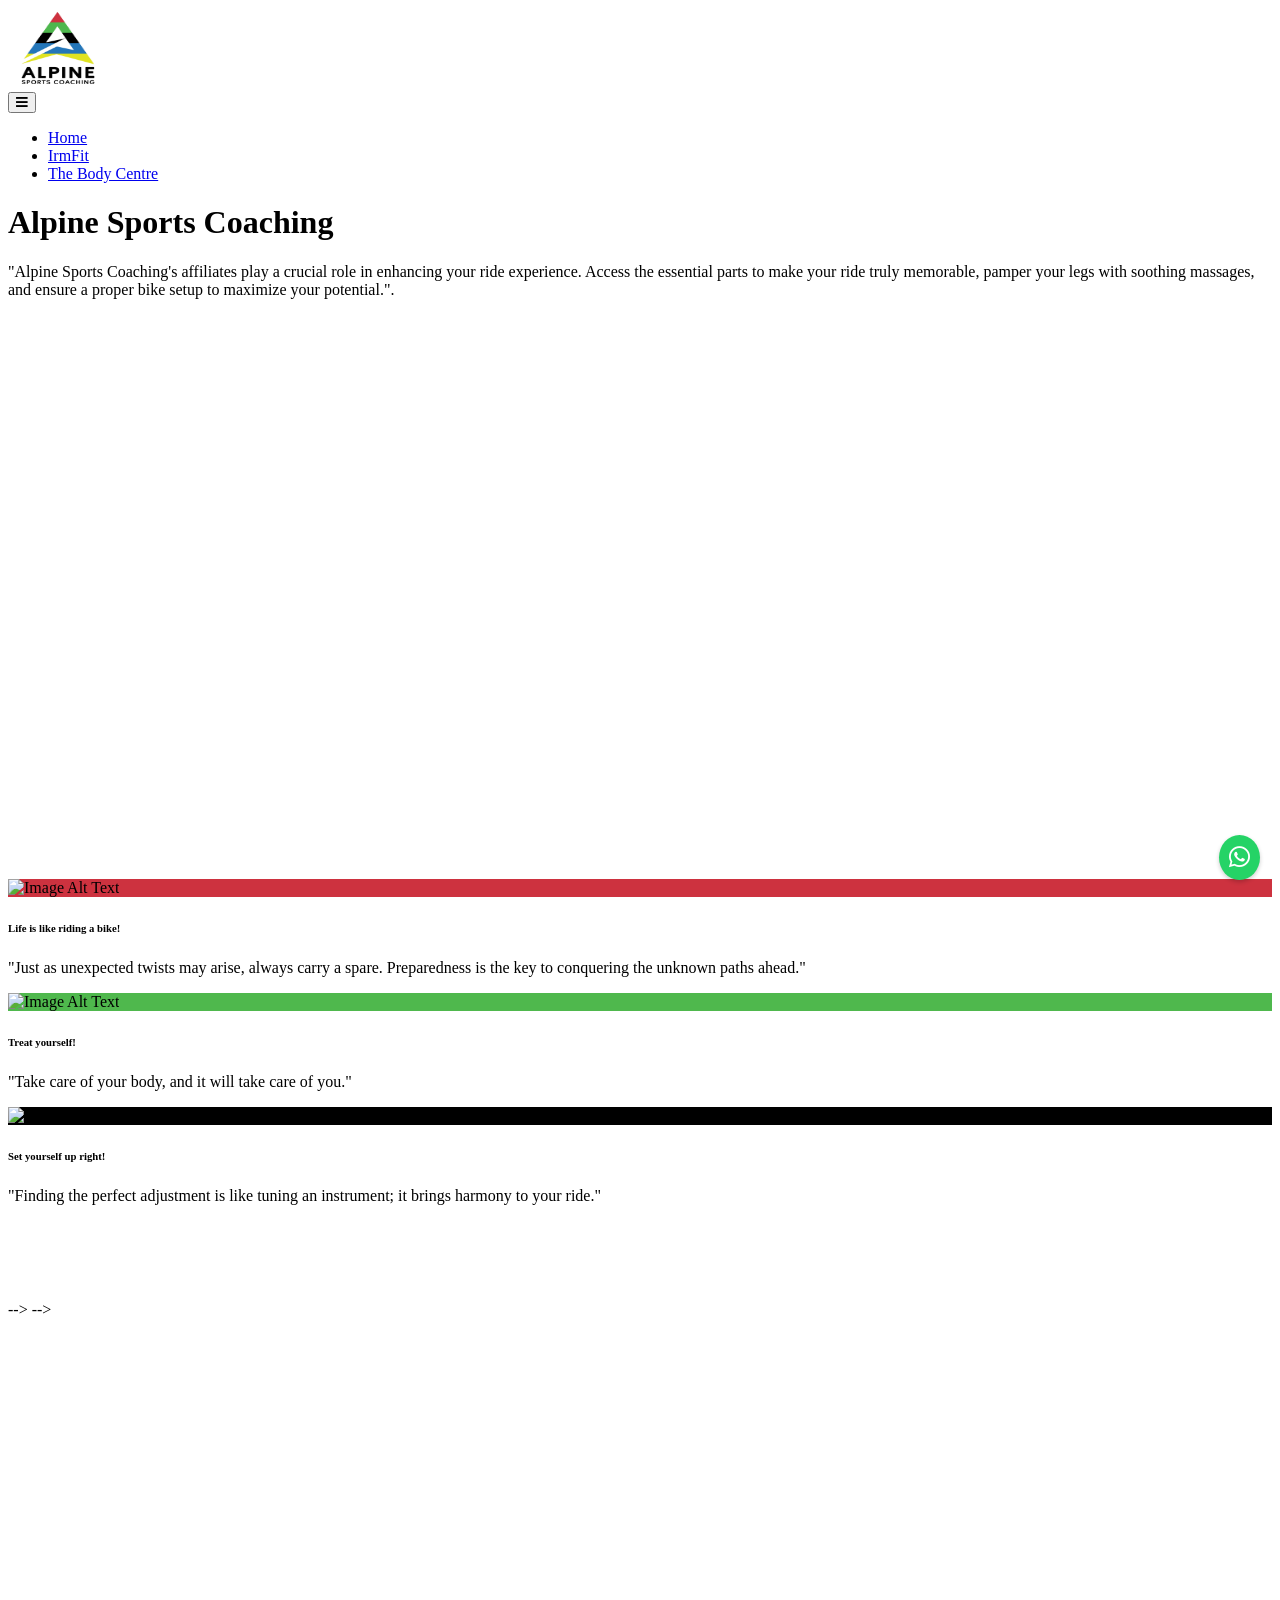
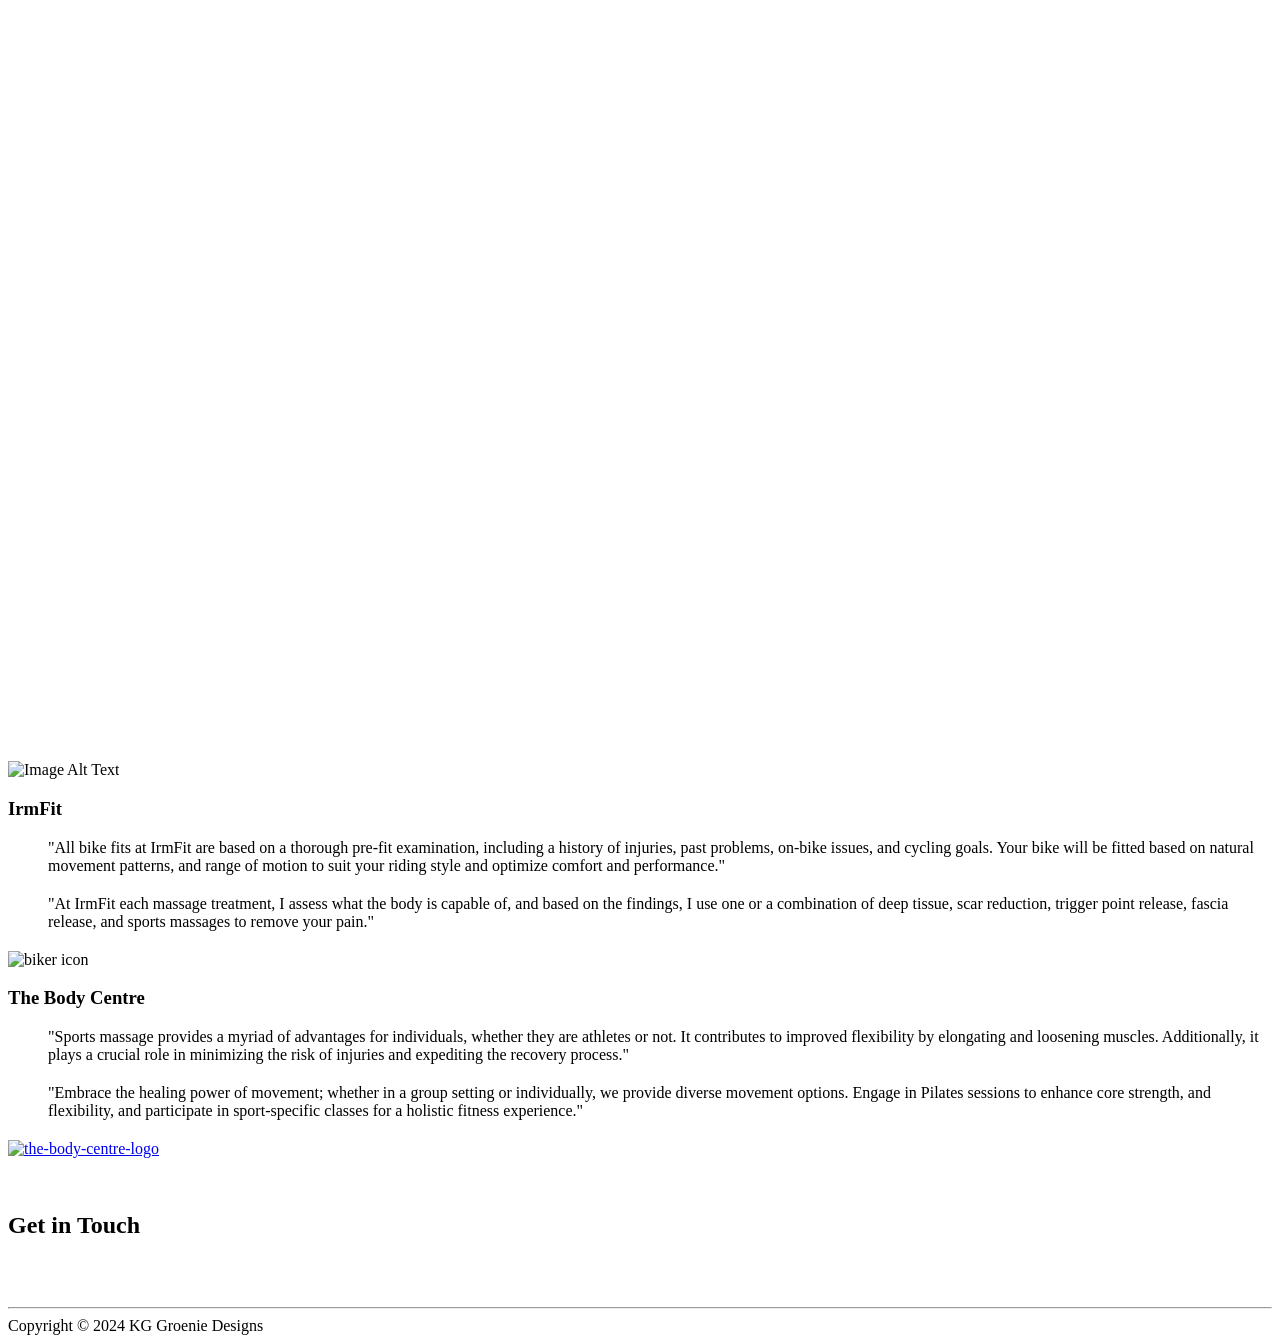
==== partners.html @ 4eb3529a "Add files via upload" ====
<!DOCTYPE html>
<html>

<head>
  <meta charset="utf-8" />
  <meta name="viewport" content="width=device-width, initial-scale=1" />
  <meta name="theme-color" content="#000000" />
  <title>Alpine Sports Coaching</title>
  <link rel="stylesheet" type="text/css" href="style.css">

  <!-- Google Analytics -->
  <script async src="https://www.googletagmanager.com/gtag/js?id=G-VHZ74233YG"></script>
  <script>
    window.dataLayer = window.dataLayer || [];
    function gtag(){dataLayer.push(arguments);}
    gtag('js', new Date());
    gtag('config', 'G-VHZ74233YG');
  </script>

  <!-- Favicon -->
  <link rel="icon" type="image/png" href="alpinelogo.png">
  <!-- Font Awesome -->
  <link rel="stylesheet" href="https://cdnjs.cloudflare.com/ajax/libs/font-awesome/5.10.2/css/all.min.css" />
  <!-- AOS CSS -->
  <link href="https://unpkg.com/aos@2.3.1/dist/aos.css" rel="stylesheet">
  <!-- Tailwind Library -->
  <link rel="stylesheet"
    href="https://cdn.jsdelivr.net/gh/creativetimofficial/tailwind-starter-kit/compiled-tailwind.min.css" />
</head>

<div class="whatsapp-widget">
  <a href="https://api.whatsapp.com/send?phone=27826155111" target="_blank" rel="noopener noreferrer">
    <i class="fab fa-whatsapp"></i>
  </a>
</div>
<div></div>

<body class="text-gray-800 antialiased">
  <!-- Navigation -->
  <nav class="top-0 absolute z-50 w-full flex flex-wrap items-center justify-between px-2 py-3 navbar-expand-lg">
    <div class="container px-4 mx-auto flex flex-wrap items-center justify-between">
      <!-- Nav Left Side -->
      <div class="w-full relative flex justify-between lg:w-auto lg:static lg:block lg:justify-start">
        <!-- Replace "Jacinto Design" with an image -->
        <a href="https://www.alpinesportscoaching.com">
          <img src="alpine.png" alt="Your Logo" class="navbar-logo" width="100" height="80">
        </a>
        <!-- Hamburger Menu (Mobile) -->
        <button
          class="cursor-pointer text-xl leading-none px-3 py-1 border border-solid border-transparent rounded bg-transparent block lg:hidden outline-none focus:outline-none"
          type="button" onclick="toggleNavbar('example-collapse-navbar')">
          <!-- Icon -->
          <i class="text-white fas fa-bars"></i>
        </button>
      </div>
      <!-- Nav Flex Row -->
      <div class="lg:flex flex-grow items-center bg-white lg:bg-transparent lg:shadow-none hidden"
        id="example-collapse-navbar">
        <!-- Nav Right Side -->
        <ul class="flex flex-col lg:flex-row list-none lg:ml-auto">
          <!-- Replace social media icons with text links -->
          <li class="flex items-center">
            <a class="lg:text-white lg:hover:text-gray-300 text-gray-800 px-3 py-4 lg:py-2 flex items-center text-xs uppercase font-bold"
              href="https://www.alpinesportscoaching.com" target="_blank">
              Home
            </a>
          </li>
<!-- 
         <li class="flex items-center">
            <a class="lg:text-white lg:hover:text-gray-300 text-gray-800 px-3 py-4 lg:py-2 flex items-center text-xs uppercase font-bold"
              href="#cycling-stuff-section">
              Cycling Stuff
            </a>
          </li> --> 
          <li class="flex items-center">
            <a class="lg:text-white lg:hover:text-gray-300 text-gray-800 px-3 py-4 lg:py-2 flex items-center text-xs uppercase font-bold"
              href="#irmfit-section">
              IrmFit
            </a>
          </li>
          <li class="flex items-center">
            <a class="lg:text-white lg:hover:text-gray-300 text-gray-800 px-3 py-4 lg:py-2 flex items-center text-xs uppercase font-bold"
              href="#body-centre-section">
              The Body Centre
            </a>
          </li>
        </ul>
      </div>

    </div>
  </nav>
  <!-- End of Navigation -->


  </ul>
  </div>
  </div>
  </nav>
  <!-- End of Navigation -->
  <!-- Splash Page -->
  <main>
    <div class="relative pt-16 pb-32 flex content-center items-center justify-center" style="min-height: 75vh;">
      <!-- Background Image -->
    <div class="absolute top-0 w-full h-full bg-center bg-cover"
      style="background: url('https://images.unsplash.com/photo-1594151549300-c5c65b7dbfa0?q=80&w=2069&auto=format&fit=crop&ixlib=rb-4.0.3&ixid=M3wxMjA3fDB8MHxwaG90by1wYWdlfHx8fGVufDB8fHx8fA%3D%3D')">
    
      <!-- Overlay -->
      <span id="blackOverlay" class="w-full h-full absolute opacity-75 bg-black"></span>
    
      <!-- Your content goes here -->
    
    </div>

      <div class="container relative mx-auto">
        <div class="items-center flex flex-wrap">
          <div class="w-full lg:w-6/12 px-4 ml-auto mr-auto text-center">
            <div class="pr-12">
              <h1 class="text-white font-semibold text-5xl custom-heading" data-aos="fade-up">
                Alpine Sports Coaching
              </h1>
              <p class="mt-4 text-lg text-gray-300 custom-paragraph" data-aos="fade-right" data-aos-delay="1000">
                "Alpine Sports Coaching's affiliates play a crucial role in enhancing your ride experience. Access the essential parts
                to make your ride truly memorable, pamper your legs with soothing massages, and ensure a proper bike setup to maximize
                your potential.".
              </p>
            </div>
          </div>
        </div>
      </div>



      <!-- Making Polygon Shape in Background -->
      
        </svg>
      </div>
    </div>
    <!-- End of Splash Page -->

    <!-- Services Section -->
    <section class="pb-20 bg-white-300 -mt-24">
      <!-- 3 Card Section -->
      <div class="container mx-auto px-4">
        <div class="flex flex-wrap -mx-4">
          <!-- Card -->
          <div class="w-full md:w-4/12 px-4 text-center mb-8 md:mb-0" data-aos="fade-up" data-aos-delay="1200">
            <div class="relative flex flex-col min-w-0 break-words bg-white w-full shadow-lg rounded-lg">
              <div class="px-4 py-5 flex-auto">
                <div
                  class="text-white p-3 text-center inline-flex items-center justify-center w-12 h-12 mb-5 shadow-lg rounded-full"
                  style="background-color: #CD323F;">
                  <!-- Icon -->
                  <img src="bikered.png" alt="Image Alt Text" class="your-image-class">
                </div>
                <!-- Text Box -->
                <h6 class="text-xl font-semibold">Life is like riding a bike!</h6>
                <p class="mt-2 mb-4 text-gray-600">
                  "Just as unexpected twists may arise, always carry a spare. Preparedness is the key to conquering the unknown paths
                  ahead."
                </p>
              </div>
            </div>
          </div>

          <!-- Card with Sign-Up Button -->
          <div class="w-full md:w-4/12 px-4 text-center mb-8 md:mb-0">
            <div class="relative flex flex-col min-w-0 break-words bg-white w-full shadow-lg rounded-lg">
              <div class="px-4 py-5 flex-auto">
                <div
                  class="text-white p-3 text-center inline-flex items-center justify-center w-12 h-12 mb-5 shadow-lg rounded-full"
                  style="background-color: #4FB84D;">
                  <!-- Icon -->
                  <img src="bikergreen.png" alt="Image Alt Text" class="your-image-class">
                </div>
                <!-- Text Box -->
                <h6 class="text-xl font-semibold">Treat yourself!</h6>
                <p class="mt-2 mb-4 text-gray-600">
                  "Take care of your body, and it will take care of you."
                </p>
                <!-- Sign-Up Button with Custom Class-->
               
              </div>
            </div>
          </div>

      <!-- Card -->
          <div class="w-full md:w-4/12 px-4 text-center mb-8 md:mb-0" data-aos="fade-left" data-aos-delay="1600">
            <div class="relative flex flex-col min-w-0 break-words bg-white w-full shadow-lg rounded-lg">
              <div class="px-4 py-5 flex-auto">
                <div
                  class="text-white p-3 text-center inline-flex items-center justify-center w-12 h-12 mb-5 shadow-lg rounded-full"
                  style="background-color: #000;">
                  <!-- Icon -->
                  <img src="bikerblack.png" alt="Image Alt Text" class="your-image-class">
                </div>
                <!-- Text Box -->
                <h6 class="text-xl font-semibold">Set yourself up right!</h6>
                <p class="mt-2 mb-4 text-gray-600">
                  "Finding the perfect adjustment is like tuning an instrument; it brings harmony to your ride."
                </p>
              </div>
            </div>
          </div>
        </div>
      </div>
    </section>
    <!-- Text Box and Card Container -->
<!--     <div class="flex flex-wrap items-center mt-32">
      <!-- Text Box Container -->
<!--       <div class="w-full md:w-5/12 px-4 mr-auto ml-auto" data-aos="zoom-in-right"> --> -->
        <!-- Text Box -->
<!--         <div
          class="text-gray-600 p-3 text-center inline-flex items-center justify-center w-16 h-16 mb-6 shadow-lg rounded-full"
          style="background-color: #ffff">
          <img src="bikered.png" alt="Image Alt Text">
        </div>
      <div id="cycling-stuff-section" class="cycling-stuff-section"></div>

        <h3 class="text-3xl mb-2 font-semibold leading-normal">
         Get all your cycling stuff.
        </h3>
        <ul class="custom-bullet-list">
          <li>"Explore a comprehensive collection of biking accessories to enhance your cycling experience. From high-performance gear
          to stylish apparel, we've curated a selection that caters to every cyclist's needs. Elevate your ride with top-quality
          accessories that prioritize comfort, safety, and style. Browse through our range and gear up for your next cycling
          adventure with confidence."</li>
          <li>"Discover the perfect biking components tailored to your needs. Locate the essential parts to optimize your cycling
          experience and keep your ride in top condition. Find precisely what you're looking for to enhance performance, comfort,
          and overall enjoyment on the road or trail."</li>
          <li>"Explore a curated collection of cycling apparel, including socks, leg warmers, and top-quality helmets. Elevate your
          riding experience with comfortable and stylish clothing, protect your feet with high-performance socks, keep warm with
          leg warmers, and ensure safety with our range of quality helmets. Find the perfect gear to enhance both your comfort and
          safety on every cycling adventure."</li>
        
          <a href="https://www.cyclingstuff.co.za/" target="_blank">
            <img src="cs.png" alt="Cycling Stuff Logo" >
          </a>
        
         
        </ul> -->


<!--         </p> --> -->
        <a href="https://www.creative-tim.com/framework/tailwind-starter-kit" class="font-bold text-gray-800 mt-8"></a>

        </a>
      </div>

<!-- Image Cap & Text Card -->
<!-- <div class="w-full md:w-4/12 px-4 mr-auto ml-auto" data-aos="flip-left" data-aos-delay="1000"> -->
  <!-- Image from Unsplash (resized to 70%) with rounded edges -->
<!--   <img
    src="https://images.unsplash.com/photo-1659542690001-b4ad7dff7389?q=80&w=2127&auto=format&fit=crop&ixlib=rb-4.0.3&ixid=M3wxMjA3fDB8MHxwaG90by1wYWdlfHx8fGVufDB8fHx8fA%3D%3D"
     alt="Image Alt Text" class="w-full md:w-66 md:max-w-full align-middle rounded-t-lg" style="border-radius: 15px;">
  -->
  <!-- Caption or Address -->
  
    <!-- Additional content goes here -->
<!--   </blockquote>
</div> -->


    </div>
    </div>
    </section>
    <!-- About Section -->
    <section class="relative py-20">
      <!-- Making Polygon Shape in Background -->
      <div class="bottom-auto top-0 left-0 right-0 w-full absolute pointer-events-none overflow-hidden -mt-20"
        style="height: 80px; transform: translateZ(0);">
        <svg class="absolute bottom-0 overflow-hidden" xmlns="http://www.w3.org/2000/svg" preserveAspectRatio="none"
          version="1.1" viewBox="0 0 2560 100" x="0" y="0">

        </svg>
      </div>

      <!-- Section Container -->
      <div class="container mx-auto px-4 ">
        <div class="items-center flex flex-wrap">
          <!-- Image Div -->
          <div class="w-full md:w-4/12 px-4 mr-auto ml-auto" data-aos="flip-left" data-aos-delay="1000">
            <div class="relative flex flex-col min-w-0 break-words bg-white w-full mb-6 shadow-lg rounded-lg"
              style="background-color: #ffff;">
              <!-- Image with link -->
              <a href="https://irmfit.co.za/" target="_blank">
                <img alt="IrmFit" src="irmfit.jpeg" class="your-image-class" style="border-radius: 0.5rem"; alt="IrmFit-logo">
              </a>
            </div>
          </div>
      
          <div class="w-full md:w-5/12 ml-auto mr-auto px-4" data-aos="zoom-in-left">
            <div class="md:pr-12">
              <div
                class="text-gray-600 p-3 text-center inline-flex items-center justify-center w-16 h-16 mb-6 shadow-lg rounded-full"
                style="background-color: #0000">
                <img src="bikerblack.png" alt="Image Alt Text">
              </div>
              <!-- Text Box -->
              <div>
                <div>
                  <!-- Inside the section where you have content for IrmFit -->
                  <div id="irmfit-section" class="irmfit-section"></div>

                  <h3 class="text-3xl font-semibold">IrmFit</h3>
                  <p class="mt-4 text-lg leading-relaxed text-gray-600"></p>
                  <ul class="custom-bullet-list">
                    <li>"All bike fits at IrmFit are based on a thorough pre-fit examination, including a history of injuries,
                      past problems, on-bike issues, and cycling goals. Your bike will be fitted based on natural movement
                      patterns, and range of motion to suit your riding style and optimize comfort and performance."</li>
                    <li>"At IrmFit each massage treatment, I assess what the body is capable of, and based on the findings, I
                      use one or a combination of deep tissue, scar reduction, trigger point release, fascia release, and
                      sports massages to remove your pain."</li>
                  </ul>
                </div>
              </div>
            </div>
          </div>
        </div>
    <!-- New Section Container -->
    <div class="container mx-auto px-4 mt-32">
      <div class="items-center flex flex-wrap">
        <!-- Text Div -->
        <div class="w-full md:w-5/12 ml-auto mr-auto px-4" data-aos="zoom-in-left">
          <div class="md:pr-12">
            <!-- Text Box -->
            <div
              class="text-gray-600 p-3 text-center inline-flex items-center justify-center w-16 h-16 mb-6 shadow-lg rounded-full"
              style="background-color: #0000">
              <img src="bikerblue.png" alt="biker icon">
            </div>
            <div>
              <!-- Inside the section where you have content for The Body Centre -->
              <div id="body-centre-section" class="body-centre-section"></div>

              <h3 class="text-3xl mb-2 font-semibold leading-normal">
                The Body Centre
              </h3>
              <ul class="custom-bullet-list">
                <li>"Sports massage provides a myriad of advantages for individuals, whether they are athletes or not. It
                  contributes to improved flexibility by elongating and loosening muscles. Additionally, it plays a crucial
                  role in minimizing the risk of injuries and expediting the recovery process."</li>
                <li>"Embrace the healing power of movement; whether in a group setting or individually, we provide diverse
                  movement options. Engage in Pilates sessions to enhance core strength, and flexibility, and participate in
                  sport-specific classes for a holistic fitness experience."</li>
                <a href="https://thebodycentre.co.za/" target="_blank">
                    <img src="bc.png" alt="the-body-centre-logo">
                  </a>
              </ul>
            </div>
          </div>
        </div>
    
        <!-- Image Div -->
        <div class="w-full md:w-4/12 px-4 mr-auto ml-auto" data-aos="flip-left" data-aos-delay="1000">
          <div class="relative flex flex-col min-w-0 break-words bg-white w-full mb-6 shadow-lg rounded-lg"
            style="background-color: #ffff;">
            <!-- Image with link -->
            <a href="https://thebodycentre.co.za/" target="_blank">
              <img
                src="https://images.unsplash.com/photo-1519823551278-64ac92734fb1?q=80&w=1974&auto=format&fit=crop&ixlib=rb-4.0.3&ixid=M3wxMjA3fDB8MHxwaG90by1wYWdlfHx8fGVufDB8fHx8fA%3D%3D"
                alt="Unsplash Image" class="your-image-class" style="border-radius: 0.5rem;">
            </a>
          </div>
        </div>
      </div>
    </div>

      
              
            </div>
          </div>
        </div>
      </div>

      <!-- Footer Section -->
      <footer class="mt-40">
        <div id="contact-section" class="container mx-auto px-4" data-aos="fade-in" data-aos-delay="400">
          <!-- Removed the YouTube video and text content -->
          <div class="flex flex-wrap justify-center text-center mb-24">
            <div class="w-full lg:w-6/12 px-4">
              <h2 class="text-4xl font-semibold mt-4">Get in Touch</h2>
              <div id="Contact" class="Contact"></div>
              <div class="mt-6 social-icons" data-aos="fade-right" data-aos-delay="600">
                <a href="mailto:paul@alpinesportscoaching.com" class="social-icon-btn">
                  <i class="fas fa-envelope"></i>
                </a>
                <a href="https://www.instagram.com/alpinecoaching/" target="_blank" class="social-icon-btn">
                  <i class="fab fa-instagram"></i>
                </a>
                <a href="https://www.facebook.com/alpinesportsza" target="_blank" class="social-icon-btn">
                  <i class="fab fa-facebook"></i>
                </a>
              </div>
            </div>
          </div>
          <!-- Line Break -->
          <hr class="my-6 border-gray-400" />
          <!-- Footer Text -->
          <div class="flex flex-wrap items-center md:justify-between justify-center">
            <div class="w-full md:w-4/12 px-4 mx-auto text-center">
              <div class="text-sm text-gray-600 font-semibold py-1">
                Copyright © 2024 KG Groenie Designs
                <!-- <a href="" class="text-gray-600 hover:text-gray-900">KG Groenie Designs</a>.-->
              </div>
            </div>
          </div>
        </div>
      </footer>

                
                          



        <script src="https://unpkg.com/aos@2.3.1/dist/aos.js"></script>
        <script>
          AOS.init({

            delay: 200, // values from 0 to 3000, with step 50ms
            duration: 1500, // values from 0 to 3000, with step 50ms

            once: false, // whether animation should happen only once - while scrolling down
            mirror: false, // whether elements should animate out while scrolling past them
            anchorPlacement: 'top-bottom', // defines which position of the element regarding to window should trigger the animation
          });
        </script>
        <!-- Navigation Script -->
        <script>
          function toggleNavbar(collapseID) {
            document.getElementById(collapseID).classList.toggle("hidden");
            document.getElementById(collapseID).classList.toggle("block");
          }
          // JavaScript code to toggle card visibility
          document.querySelector("#signup-card .btn-signup").addEventListener("click", function () {
            document.querySelector("#signup-card").classList.toggle("hidden");
            document.querySelectorAll(".testimonial-card").forEach(function (card) {
              card.classList.toggle("hidden");
            });
          });






        </script>
        <!-- Smooth scroll script -->
        <script>
          document.querySelectorAll('a[href^="#"]').forEach(anchor => {
            anchor.addEventListener('click', function (e) {
              e.preventDefault();

              document.querySelector(this.getAttribute('href')).scrollIntoView({
                behavior: 'smooth'
              });
            });
          });
        </script>

</html>
---- style.css ----
/* Base styles for larger screens */
/* Adjusted logo size for smaller screens */
@media (max-width: 768px) {
    .navbar-logo {
        width: 24px;
        height: 25px;
    }

    .nav-list {
        display: flex;
        flex-direction: row;
        justify-content: center;
        align-items: center;
    }

    .nav-list li {
        margin-right: 10px;
    }

    .nav-list a {
        font-size: 10px;
        white-space: nowrap;
        margin-right: 10px;
    }

    .w-full.md\:w-5\/12 {
        width: 100%;
    }

    .custom-heading,
    .custom-paragraph {
        font-size: 0.5rem;
        margin-left: 10px;
    }

    .custom-text-container {
        text-align: center;
    }
}

/* Style for the transparent navigation bar */
.navbar {
    background-color: transparent;
}
/* Styles for the first section 'gallery' */
#gallery {
    display: flex;
    flex-wrap: wrap;
    justify-content: center;
    align-items: center;
    margin: 0 auto;
    /* Center the gallery container horizontally */
}

#gallery .image-container {
    flex: 0 0 calc(33.33% - 20px);
    /* Adjust the width for 3 images per row with spacing */
    margin: 10px;
    cursor: pointer;
    /* Optional: Add a pointer cursor to indicate interactivity */
}

#gallery img {
    max-width: 100%;
    height: auto;
    transition: transform 0.3s ease;
    border-radius: 0.5rem;
    /* Add a smooth transition for the flip effect */
}

#gallery .image-container:hover img {
    transform: scale(0.9);
}
/* Responsive Styles for Smaller Screens */
@media (max-width: 768px) {
    #gallery .image-container {
        flex-basis: calc(50% - 20px);
        /* Adjust the width for 2 images per row on smaller screens */
    }
}

@media (max-width: 480px) {
    #gallery .image-container {
        flex-basis: 100%;
        /* Display 1 image per row on screens smaller than 480px */
    }
}

/* Style for the image containers */
.image-container {
    position: relative;
    overflow: hidden;
    max-width: 298.66px;
    height: 192.02px;
    cursor: pointer;
    border-radius: 0.5rem;
    margin: 5px;
}

/* Style for the images */
.image {
    max-width: 100%;
    height: auto;
    object-fit: cover;
    transition: transform 0.3s ease;
    border-radius: 0.5rem;
}

/* Hide the image on hover */
.image-container:hover .image {
    transform: scale(0.9);
}

/* Style for the testimonial grid container */
.testimonial-grid {
    display: flex;
    flex-wrap: wrap;
    gap: 5px;
    z-index: 1;
}

/* Style for each testimonial row */
.testimonial-row {
    display: flex;
    justify-content: center;
    flex: 1;
    flex-wrap: wrap;
    gap: 5px;
}

/* Style for each testimonial image container */
.testimonial-image-container {
    position: relative;
    overflow: hidden;
    cursor: pointer;
    z-index: 1;
    transition: transform 0.3s ease;
}

/* Style for the testimonial images */
.testimonial-image-container img {
    max-width: 100%;
    height: auto;
    object-fit: cover;
    z-index: 1;
}

/* Apply padding to the bottom of the last two testimonials */
.testimonial-image-container:nth-last-child(-n+2) {
    padding-bottom: 0px;
}

/* Style for Pricing Containers */
/* .pricing-container {
    position: relative;
    margin: 0 20px;
} */
/* Style for Pricing Containers */
.pricing-container {
    display: flex;
    justify-content: space-between;
    /* Adjusted to space between cards */
    max-width: 1200px;
    margin: 10px auto;
    /* Adjusted margin syntax */
}

/* Style for Pricing Cards */
.pricing-card {
    position: relative;
    overflow: hidden;
    width: calc(50% - 10px);
    /* Adjusted width for spacing between cards */
    cursor: pointer;
    border-radius: 10px;
    margin: 30px;
    box-shadow: 0 4px 8px rgba(0, 0, 0, 0.1);
    /* Add a subtle box shadow */
}

/* Style for Images inside Pricing Container */
.pricing-card img {
    width: 100%;
    height: auto;
    border-radius: 10px;
}

/* Style for Pricing Text */
.pricing-text {
    position: absolute;
    bottom: 0;
    left: 0;
    right: 0;
    padding: 20px;
    background-color: rgba(0, 0, 0, 0.7);
    color: #fff;
    text-align: center;
    opacity: 0;
    transition: opacity 0.3s ease;
}

/* Apply a consistent height to the pricing text overlay */
.pricing-card:hover .pricing-text {
    opacity: 1;
}
/* Responsive Styles for Smaller Screens */
@media (max-width: 1000px) {
    .pricing-container {
        display: flex;
        flex-direction: column;
        align-items: center;
        /* Center the content horizontally */
    }

    .pricing-card {
        width: 100%;
        margin: 10px 0;
        position: relative;
        /* Make the pricing card position relative for absolute positioning of text */
    }

    .pricing-card img {
        width: 98%;
        /* Reduce the width of the pricing image to 75% */
        display: block;
        /* Make the image a block element for centering */
        margin: 0 auto;
        /* Center the image horizontally */
    }

    .pricing-text {
        position: absolute;
        /* Position the pricing text absolute to the pricing card */
        bottom: 0;
        left: 0;
        right: 0;
        padding: 10px;
        /* Adjusted padding for smaller screens */
        background-color: rgba(0, 0, 0, 0.5);
        /* Adjusted background opacity */
        color: #fff;
        text-align: center;
        opacity: 0;
        transition: opacity 0.3s ease;
    }

    .pricing-card:hover .pricing-text {
        opacity: 1;
    }
}
/* Style for Button */
.button {
    display: inline-block;
    padding: 10px 20px;
    background-color: #CD323F;
    color: #fff;
    text-decoration: none;
    border-radius: 5px;
    transition: transform 0.2s ease;
}

/* Hover effect for button */
.button:hover {
    transform: translateY(-5px);
}

/* Show text on hover */
.pricing-container:hover .pricing-text {
    opacity: 1;
}

/* Add a gap between images on smaller screens */
@media (max-width: 768px) {
    .pricing-container {
        margin: 0 10px;
    }
}

/* WhatsApp Widget */
.whatsapp-widget {
    position: fixed;
    bottom: 20px;
    right: 20px;
    z-index: 9999;
}

.whatsapp-widget a {
    display: block;
    background-color: #25d366;
    color: #fff;
    text-decoration: none;
    padding: 10px;
    border-radius: 50%;
    box-shadow: 0 2px 4px rgba(0, 0, 0, 0.2);
}

/* WhatsApp button styles for screens larger than 768px */
.whatsapp-widget {
    position: fixed;
    bottom: 20px;
    right: 20px;
    z-index: 9999;
}

.whatsapp-widget a {
    display: block;
    background-color: #25d366;
    color: #fff;
    text-decoration: none;
    padding: 10px;
    border-radius: 50%;
    box-shadow: 0 2px 4px rgba(0, 0, 0, 0.2);
}

.whatsapp-widget a i {
    font-size: 24px;
}

/* Media query for screens smaller than 768px */
@media (max-width: 768px) {
    .whatsapp-widget {
        right: 10px;
        /* Adjust the right position for smaller screens */
    }
}

/* CSS for the social media icons */
.social-icons {
    margin-top: 20px;
}

.social-icon-btn {
    display: inline-flex;
    align-items: center;
    justify-content: center;
    border: none;
    width: 40px;
    height: 40px;
    border-radius: 50%;
    background-color: white;
    box-shadow: 0px 0px 10px rgba(0, 0, 0, 0.3);
    margin-right: 10px;
    text-decoration: none;
    color: #007bff;
}

.social-icon-btn i {
    font-size: 18px;
}

/* CSS for the video container */
.video-container {
    clear: both;
    margin-top: 20px;
}

.video-container iframe {
    width: 100%;
    height: auto;
    border-radius: 0.5rem;
}

/* CSS for the text content */
.text-content {
    padding-bottom: 10px;
}

/* Style for custom bullet list */
.custom-bullet-list {
    list-style-type: none;
    padding-left: 0;
}

.custom-bullet-list li {
    background-image: url('bikerblack.png');
    background-repeat: no-repeat;
    background-size: 24px 25px;
    padding-left: 40px;
    margin-bottom: 20px;
}

/* Style for the first custom bullet list */
.custom-bullet-list-first {
    list-style-type: none;
    padding-left: 0;
}

.custom-bullet-list-first li {
    background-image: url('bikerblack.png');
    background-repeat: no-repeat;
    background-size: 24px 25px;
    background-position: left center;
    padding-left: 40px;
    margin-bottom: 20px;
}

/* Add more base styles here */
.relative {
    position: relative;
}

.pb-20 {
    padding-bottom: 5rem;
}

.block {
    display: block;
}
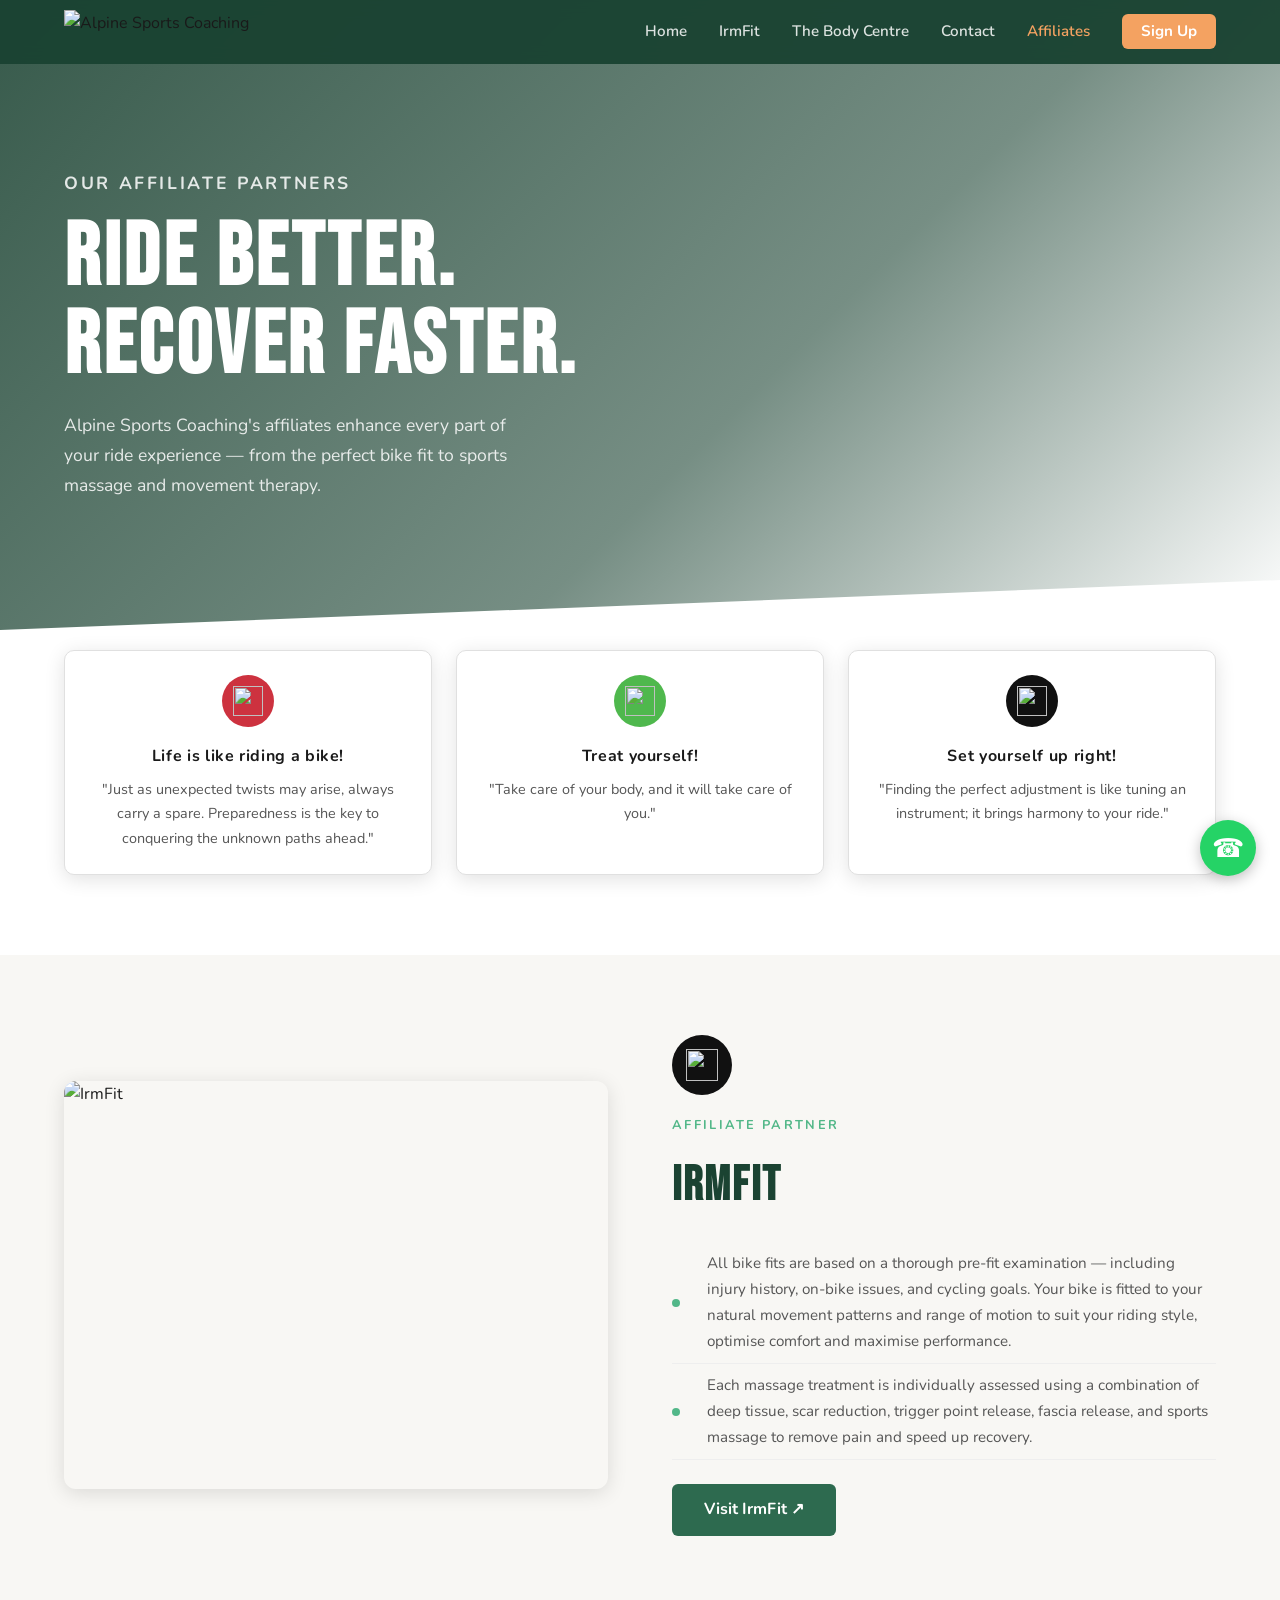
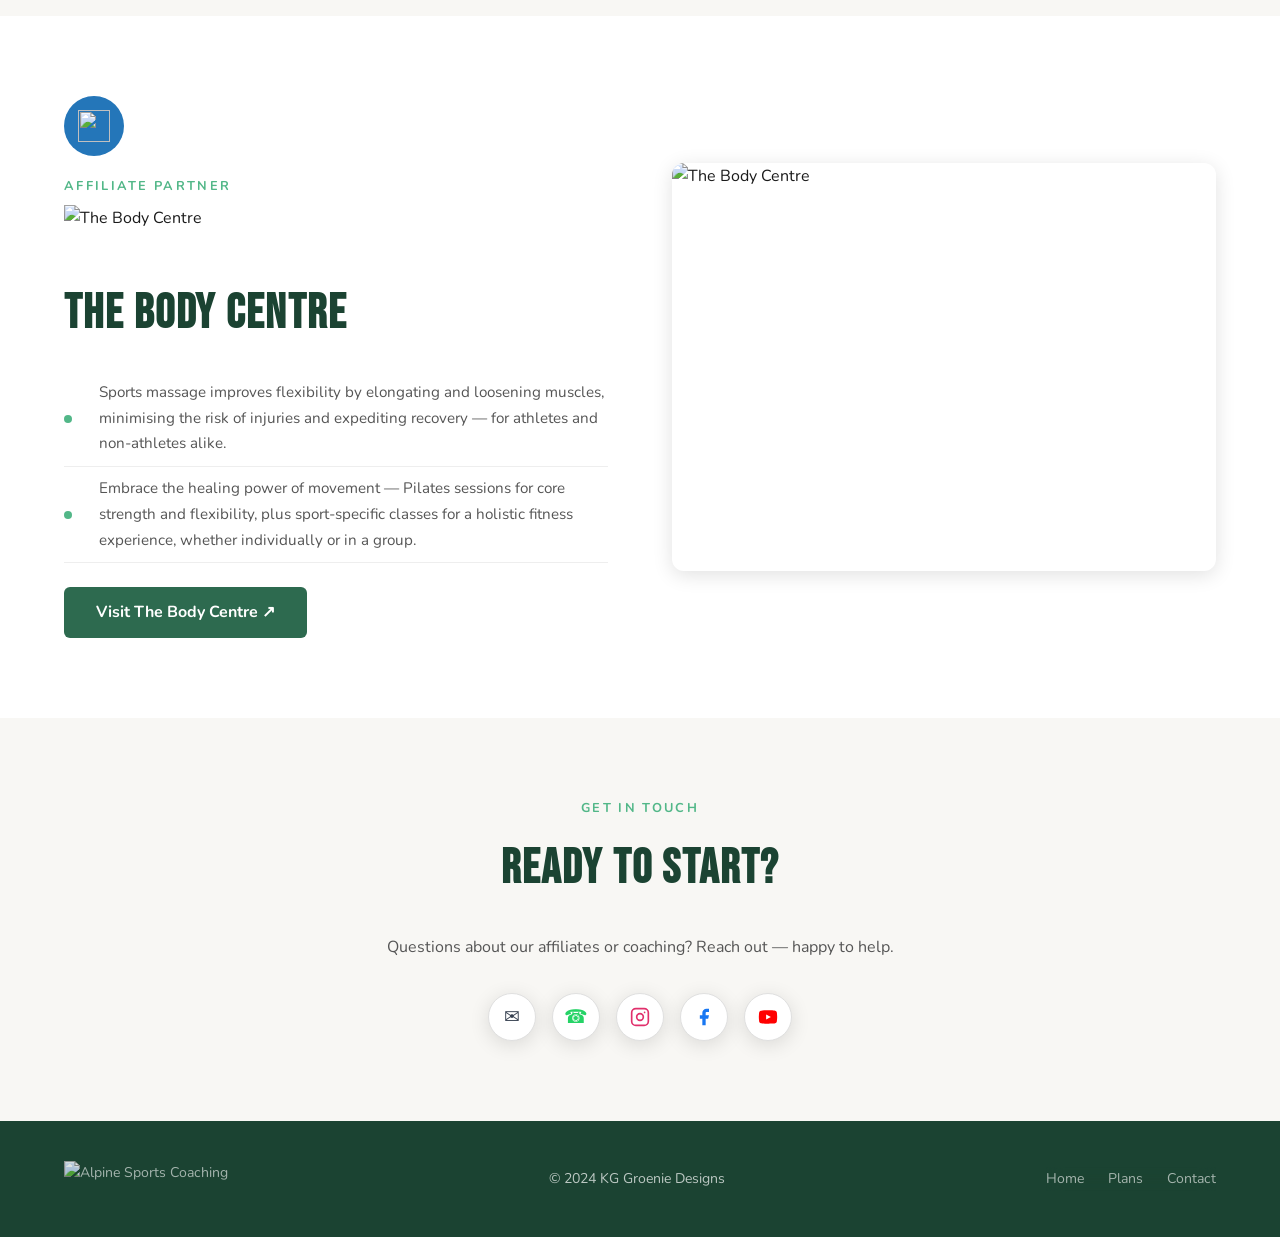
==== commit a9e89200: "Update partners.html partners" ====
--- a/partners.html
+++ b/partners.html
@@ -1,460 +1,281 @@
 <!DOCTYPE html>
-<html>
-
+<html lang="en">
 <head>
-  <meta charset="utf-8" />
-  <meta name="viewport" content="width=device-width, initial-scale=1" />
-  <meta name="theme-color" content="#000000" />
-  <title>Alpine Sports Coaching</title>
-  <link rel="stylesheet" type="text/css" href="style.css">
-
-  <!-- Google Analytics -->
-  <script async src="https://www.googletagmanager.com/gtag/js?id=G-VHZ74233YG"></script>
+  <meta charset="UTF-8" />
+  <meta name="viewport" content="width=device-width, initial-scale=1.0" />
+  <title>Affiliates — Alpine Sports Coaching</title>
+  <link rel="icon" href="https://raw.githubusercontent.com/KHGroenie/alpinesportscoaching/main/favicon.png" />
+  <link href="https://fonts.googleapis.com/css2?family=Bebas+Neue&family=Nunito:wght@400;600;700&display=swap" rel="stylesheet" />
+  <style>
+    *, *::before, *::after { box-sizing: border-box; margin: 0; padding: 0; }
+    :root {
+      --green: #2d6a4f;
+      --green-dark: #1b4332;
+      --green-light: #52b788;
+      --accent: #f4a261;
+      --white: #ffffff;
+      --off-white: #f8f7f4;
+      --text: #1a1a1a;
+      --text-muted: #555;
+      --radius: 10px;
+      --shadow: 0 4px 20px rgba(0,0,0,0.12);
+    }
+    html { scroll-behavior: smooth; }
+    body { font-family: 'Nunito', sans-serif; color: var(--text); background: var(--white); line-height: 1.7; }
+    h1, h2, h3, h4 { font-family: 'Bebas Neue', sans-serif; letter-spacing: 0.04em; }
+    img { max-width: 100%; display: block; }
+    a { text-decoration: none; color: inherit; }
+
+    /* WA FLOAT */
+    .wa-float { position: fixed; bottom: 24px; right: 24px; z-index: 999; }
+    .wa-float a { display: flex; align-items: center; justify-content: center; width: 56px; height: 56px; border-radius: 50%; background: #25d366; color: #fff; font-size: 26px; box-shadow: 0 4px 14px rgba(0,0,0,0.25); transition: transform 0.2s; font-family: sans-serif; }
+    .wa-float a:hover { transform: scale(1.1); }
+
+    /* NAV */
+    nav { position: fixed; top: 0; left: 0; right: 0; z-index: 100; background: rgba(27,67,50,0.96); backdrop-filter: blur(8px); display: flex; align-items: center; justify-content: space-between; padding: 0 5%; height: 64px; }
+    .nav-logo img { height: 44px; }
+    .nav-links { display: flex; gap: 2rem; list-style: none; }
+    .nav-links a { color: rgba(255,255,255,0.85); font-weight: 600; font-size: 0.95rem; transition: color 0.2s; }
+    .nav-links a:hover { color: var(--accent); }
+    .nav-links a.active { color: var(--accent); }
+    .nav-cta { background: var(--accent); color: var(--white) !important; padding: 0.45rem 1.2rem; border-radius: 6px; font-weight: 700 !important; }
+    .burger { display: none; flex-direction: column; gap: 5px; cursor: pointer; }
+    .burger span { display: block; width: 24px; height: 2px; background: white; border-radius: 2px; }
+    @media(max-width: 768px) {
+      .nav-links { display: none; flex-direction: column; position: absolute; top: 64px; left: 0; right: 0; background: var(--green-dark); padding: 1.5rem 5%; gap: 1rem; }
+      .nav-links.open { display: flex; }
+      .burger { display: flex; }
+    }
+
+    /* HERO */
+    .hero { min-height: 70vh; background: linear-gradient(135deg, rgba(27,67,50,0.88) 0%, rgba(27,67,50,0.6) 60%, transparent 100%), url('https://images.unsplash.com/photo-1594151549300-c5c65b7dbfa0?q=80&w=2069&auto=format&fit=crop') center/cover no-repeat; display: flex; align-items: center; padding: 100px 5% 60px; position: relative; }
+    .hero-content { max-width: 620px; }
+    .hero-eyebrow { font-size: 0.85rem; font-weight: 700; letter-spacing: 0.15em; text-transform: uppercase; color: var(--accent); margin-bottom: 1rem; }
+    .hero h1 { font-size: clamp(3rem, 7vw, 5.5rem); color: var(--white); line-height: 1.0; margin-bottom: 1.25rem; }
+    .hero p { font-size: 1.1rem; color: rgba(255,255,255,0.85); max-width: 480px; }
+    .hero-wave { position: absolute; bottom: 0; left: 0; right: 0; height: 70px; overflow: hidden; }
+    .hero-wave svg { position: absolute; bottom: 0; width: 100%; }
+
+    /* SECTIONS */
+    .section { padding: 80px 5%; }
+    .section-alt { background: var(--off-white); }
+    .section-label { font-size: 0.8rem; font-weight: 700; letter-spacing: 0.18em; text-transform: uppercase; color: var(--green-light); margin-bottom: 0.5rem; }
+    .section-title { font-size: clamp(2rem, 4vw, 3rem); color: var(--green-dark); margin-bottom: 1rem; }
+
+    /* INTRO CARDS */
+    .cards-row { display: grid; grid-template-columns: repeat(auto-fit, minmax(220px, 1fr)); gap: 1.5rem; margin-top: -60px; position: relative; z-index: 2; }
+    .card-item { background: var(--white); border: 1px solid #e0e0e0; border-radius: var(--radius); padding: 1.5rem; text-align: center; box-shadow: var(--shadow); }
+    .card-icon { width: 52px; height: 52px; border-radius: 50%; display: flex; align-items: center; justify-content: center; margin: 0 auto 1rem; }
+    .card-icon img { width: 30px; height: 30px; object-fit: contain; }
+    .card-item h4 { font-family: 'Nunito', sans-serif; font-size: 1rem; font-weight: 700; margin-bottom: 0.4rem; }
+    .card-item p { font-size: 0.9rem; color: var(--text-muted); }
+
+    /* AFFILIATE SPLIT */
+    .affiliate-grid { display: grid; grid-template-columns: 1fr 1fr; gap: 4rem; align-items: center; }
+    @media(max-width: 768px) { .affiliate-grid { grid-template-columns: 1fr; gap: 2rem; } }
+    .affiliate-grid.flip { direction: rtl; }
+    .affiliate-grid.flip > * { direction: ltr; }
+    @media(max-width: 768px) { .affiliate-grid.flip { direction: ltr; } }
+
+    .affiliate-img { border-radius: 12px; overflow: hidden; box-shadow: var(--shadow); }
+    .affiliate-img img { width: 100%; aspect-ratio: 4/3; object-fit: cover; transition: transform 0.4s; }
+    .affiliate-img:hover img { transform: scale(1.03); }
+
+    .affiliate-icon { width: 60px; height: 60px; border-radius: 50%; display: flex; align-items: center; justify-content: center; margin-bottom: 1.25rem; }
+    .affiliate-icon img { width: 32px; height: 32px; object-fit: contain; }
+
+    .affiliate-logo { height: 52px; width: auto; margin-bottom: 1rem; object-fit: contain; }
+
+    .affiliate-list { list-style: none; margin-top: 1rem; }
+    .affiliate-list li { padding: 0.55rem 0 0.55rem 2.2rem; position: relative; color: var(--text-muted); font-size: 0.95rem; border-bottom: 1px solid #eee; }
+    .affiliate-list li::before { content: ''; position: absolute; left: 0; top: 50%; transform: translateY(-50%); width: 8px; height: 8px; border-radius: 50%; background: var(--green-light); }
+
+    .btn { display: inline-block; padding: 0.75rem 2rem; border-radius: 6px; font-weight: 700; font-size: 1rem; transition: transform 0.15s, opacity 0.15s; cursor: pointer; }
+    .btn:hover { transform: translateY(-2px); opacity: 0.93; }
+    .btn-primary { background: var(--accent); color: var(--white); }
+    .btn-green { background: var(--green); color: var(--white); margin-top: 1.5rem; display: inline-block; }
+
+    /* CONTACT */
+    .contact-inner { max-width: 600px; margin: 0 auto; text-align: center; }
+    .contact-inner h2 { font-size: clamp(2rem, 4vw, 3rem); color: var(--green-dark); margin-bottom: 1.5rem; }
+    .social-row { display: flex; gap: 1rem; justify-content: center; flex-wrap: wrap; }
+    .social-btn { display: inline-flex; align-items: center; justify-content: center; width: 48px; height: 48px; border-radius: 50%; background: var(--white); border: 1px solid #e0e0e0; font-size: 1.2rem; box-shadow: var(--shadow); transition: transform 0.2s; }
+    .social-btn:hover { transform: scale(1.1); }
+
+    /* FOOTER */
+    footer { background: var(--green-dark); color: rgba(255,255,255,0.7); padding: 2.5rem 5%; display: flex; align-items: center; justify-content: space-between; flex-wrap: wrap; gap: 1rem; font-size: 0.88rem; }
+    footer img { height: 36px; opacity: 0.85; }
+    footer a { color: rgba(255,255,255,0.6); transition: color 0.2s; }
+    footer a:hover { color: var(--accent); }
+
+    /* SCROLL REVEAL */
+    .reveal { opacity: 0; transform: translateY(24px); transition: opacity 0.5s ease, transform 0.5s ease; }
+    .reveal.visible { opacity: 1; transform: none; }
+  </style>
+</head>
+<body>
+
+  <!-- WhatsApp Float -->
+  <div class="wa-float">
+    <a href="https://api.whatsapp.com/send?phone=27826155111&text=Hi%20Alpine%20Sports%20Coaching!" target="_blank" title="WhatsApp us">
+      &#9742;
+    </a>
+  </div>
+
+  <!-- NAV -->
+  <nav>
+    <a class="nav-logo" href="index.html">
+      <img src="https://raw.githubusercontent.com/KHGroenie/alpinesportscoaching/main/alpine.png" alt="Alpine Sports Coaching" />
+    </a>
+    <div class="burger" onclick="document.querySelector('.nav-links').classList.toggle('open')">
+      <span></span><span></span><span></span>
+    </div>
+    <ul class="nav-links">
+      <li><a href="index.html">Home</a></li>
+      <li><a href="#irmfit">IrmFit</a></li>
+      <li><a href="#bodycentre">The Body Centre</a></li>
+      <li><a href="#contact">Contact</a></li>
+      <li><a href="partners.html" class="active">Affiliates</a></li>
+      <li><a href="index.html#pricing" class="nav-cta">Sign Up</a></li>
+    </ul>
+  </nav>
+
+  <!-- HERO -->
+  <div class="hero">
+    <div class="hero-content">
+      <p class="hero-eyebrow reveal">Our Affiliate Partners</p>
+      <h1 class="reveal">Ride Better.<br>Recover Faster.</h1>
+      <p class="reveal">Alpine Sports Coaching's affiliates enhance every part of your ride experience — from the perfect bike fit to sports massage and movement therapy.</p>
+    </div>
+    <div class="hero-wave">
+      <svg xmlns="http://www.w3.org/2000/svg" viewBox="0 0 2560 100" preserveAspectRatio="none">
+        <polygon fill="#ffffff" points="2560 0 2560 100 0 100"></polygon>
+      </svg>
+    </div>
+  </div>
+
+  <!-- INTRO CARDS -->
+  <section class="section">
+    <div class="cards-row reveal">
+      <div class="card-item">
+        <div class="card-icon" style="background:#CD323F;">
+          <img src="https://raw.githubusercontent.com/KHGroenie/alpinesportscoaching/main/bikered.png" alt="" />
+        </div>
+        <h4>Life is like riding a bike!</h4>
+        <p>"Just as unexpected twists may arise, always carry a spare. Preparedness is the key to conquering the unknown paths ahead."</p>
+      </div>
+      <div class="card-item">
+        <div class="card-icon" style="background:#4FB84D;">
+          <img src="https://raw.githubusercontent.com/KHGroenie/alpinesportscoaching/main/bikergreen.png" alt="" />
+        </div>
+        <h4>Treat yourself!</h4>
+        <p>"Take care of your body, and it will take care of you."</p>
+      </div>
+      <div class="card-item">
+        <div class="card-icon" style="background:#111;">
+          <img src="https://raw.githubusercontent.com/KHGroenie/alpinesportscoaching/main/bikerblack.png" alt="" />
+        </div>
+        <h4>Set yourself up right!</h4>
+        <p>"Finding the perfect adjustment is like tuning an instrument; it brings harmony to your ride."</p>
+      </div>
+    </div>
+  </section>
+
+  <!-- IRMFIT -->
+  <section class="section section-alt" id="irmfit">
+    <div class="affiliate-grid">
+      <div class="affiliate-img reveal">
+        <a href="https://irmfit.co.za/" target="_blank">
+          <img src="https://raw.githubusercontent.com/KHGroenie/alpinesportscoaching/main/irmfit.jpeg" alt="IrmFit" />
+        </a>
+      </div>
+      <div class="reveal">
+        <div class="affiliate-icon" style="background: #111;">
+          <img src="https://raw.githubusercontent.com/KHGroenie/alpinesportscoaching/main/bikerblack.png" alt="" />
+        </div>
+        <p class="section-label">Affiliate Partner</p>
+        <h2 class="section-title">IrmFit</h2>
+        <ul class="affiliate-list">
+          <li>All bike fits are based on a thorough pre-fit examination — including injury history, on-bike issues, and cycling goals. Your bike is fitted to your natural movement patterns and range of motion to suit your riding style, optimise comfort and maximise performance.</li>
+          <li>Each massage treatment is individually assessed using a combination of deep tissue, scar reduction, trigger point release, fascia release, and sports massage to remove pain and speed up recovery.</li>
+        </ul>
+        <a href="https://irmfit.co.za/" target="_blank" class="btn btn-green">Visit IrmFit ↗</a>
+      </div>
+    </div>
+  </section>
+
+  <!-- THE BODY CENTRE -->
+  <section class="section" id="bodycentre">
+    <div class="affiliate-grid flip">
+      <div class="affiliate-img reveal">
+        <a href="https://thebodycentre.co.za/" target="_blank">
+          <img src="https://images.unsplash.com/photo-1519823551278-64ac92734fb1?q=80&w=1974&auto=format&fit=crop" alt="The Body Centre" />
+        </a>
+      </div>
+      <div class="reveal">
+        <div class="affiliate-icon" style="background: #2476B9;">
+          <img src="https://raw.githubusercontent.com/KHGroenie/alpinesportscoaching/main/bikerblue.png" alt="" />
+        </div>
+        <p class="section-label">Affiliate Partner</p>
+        <a href="https://thebodycentre.co.za/" target="_blank">
+          <img src="https://raw.githubusercontent.com/KHGroenie/alpinesportscoaching/main/bc.png" alt="The Body Centre" class="affiliate-logo" />
+        </a>
+        <h2 class="section-title">The Body Centre</h2>
+        <ul class="affiliate-list">
+          <li>Sports massage improves flexibility by elongating and loosening muscles, minimising the risk of injuries and expediting recovery — for athletes and non-athletes alike.</li>
+          <li>Embrace the healing power of movement — Pilates sessions for core strength and flexibility, plus sport-specific classes for a holistic fitness experience, whether individually or in a group.</li>
+        </ul>
+        <a href="https://thebodycentre.co.za/" target="_blank" class="btn btn-green">Visit The Body Centre ↗</a>
+      </div>
+    </div>
+  </section>
+
+  <!-- CONTACT -->
+  <section class="section section-alt" id="contact">
+    <div class="contact-inner reveal">
+      <p class="section-label">Get in Touch</p>
+      <h2>Ready to Start?</h2>
+      <p style="color:var(--text-muted); margin-bottom: 2rem;">Questions about our affiliates or coaching? Reach out — happy to help.</p>
+      <div class="social-row">
+        <a href="mailto:paul@alpinesportscoaching.com" class="social-btn" title="Email" style="color:#374151;">✉</a>
+        <a href="https://api.whatsapp.com/send?phone=27826155111" target="_blank" class="social-btn" title="WhatsApp" style="color:#25d366;">&#9742;</a>
+        <a href="https://www.instagram.com/alpinecoaching/" target="_blank" class="social-btn" title="Instagram" style="color:#E1306C;">
+          <svg width="20" height="20" viewBox="0 0 24 24" fill="none" stroke="currentColor" stroke-width="2"><rect x="2" y="2" width="20" height="20" rx="5" ry="5"/><circle cx="12" cy="12" r="4"/><circle cx="17.5" cy="6.5" r="1" fill="currentColor" stroke="none"/></svg>
+        </a>
+        <a href="https://www.facebook.com/alpinesportsza" target="_blank" class="social-btn" title="Facebook" style="color:#1877F2;">
+          <svg width="20" height="20" viewBox="0 0 24 24" fill="currentColor"><path d="M18 2h-3a5 5 0 00-5 5v3H7v4h3v8h4v-8h3l1-4h-4V7a1 1 0 011-1h3z"/></svg>
+        </a>
+        <a href="#" target="_blank" class="social-btn" title="YouTube — add your link" style="color:#FF0000;">
+          <svg width="20" height="20" viewBox="0 0 24 24" fill="currentColor"><path d="M22.54 6.42a2.78 2.78 0 00-1.95-1.96C18.88 4 12 4 12 4s-6.88 0-8.59.46A2.78 2.78 0 001.46 6.42 29 29 0 001 12a29 29 0 00.46 5.58a2.78 2.78 0 001.95 1.96C5.12 20 12 20 12 20s6.88 0 8.59-.46a2.78 2.78 0 001.95-1.96A29 29 0 0023 12a29 29 0 00-.46-5.58zM9.75 15.02V8.98L15.5 12l-5.75 3.02z"/></svg>
+        </a>
+      </div>
+    </div>
+  </section>
+
+  <!-- FOOTER -->
+  <footer>
+    <img src="https://raw.githubusercontent.com/KHGroenie/alpinesportscoaching/main/alpine.png" alt="Alpine Sports Coaching" />
+    <p>© 2024 KG Groenie Designs</p>
+    <nav style="display:flex; gap:1.5rem; background:none; position:static; height:auto; padding:0;">
+      <a href="index.html">Home</a>
+      <a href="index.html#pricing">Plans</a>
+      <a href="#contact">Contact</a>
+    </nav>
+  </footer>
+
   <script>
-    window.dataLayer = window.dataLayer || [];
-    function gtag(){dataLayer.push(arguments);}
-    gtag('js', new Date());
-    gtag('config', 'G-VHZ74233YG');
+    const reveals = document.querySelectorAll('.reveal');
+    const observer = new IntersectionObserver(entries => {
+      entries.forEach(e => { if(e.isIntersecting) e.target.classList.add('visible'); });
+    }, { threshold: 0.12 });
+    reveals.forEach(el => observer.observe(el));
+
+    document.querySelectorAll('a[href^="#"]').forEach(a => {
+      a.addEventListener('click', function(e) {
+        const t = document.querySelector(this.getAttribute('href'));
+        if(t) { e.preventDefault(); t.scrollIntoView({ behavior: 'smooth' }); }
+      });
+    });
   </script>
-
-  <!-- Favicon -->
-  <link rel="icon" type="image/png" href="alpinelogo.png">
-  <!-- Font Awesome -->
-  <link rel="stylesheet" href="https://cdnjs.cloudflare.com/ajax/libs/font-awesome/5.10.2/css/all.min.css" />
-  <!-- AOS CSS -->
-  <link href="https://unpkg.com/aos@2.3.1/dist/aos.css" rel="stylesheet">
-  <!-- Tailwind Library -->
-  <link rel="stylesheet"
-    href="https://cdn.jsdelivr.net/gh/creativetimofficial/tailwind-starter-kit/compiled-tailwind.min.css" />
-</head>
-
-<div class="whatsapp-widget">
-  <a href="https://api.whatsapp.com/send?phone=27826155111" target="_blank" rel="noopener noreferrer">
-    <i class="fab fa-whatsapp"></i>
-  </a>
-</div>
-<div></div>
-
-<body class="text-gray-800 antialiased">
-  <!-- Navigation -->
-  <nav class="top-0 absolute z-50 w-full flex flex-wrap items-center justify-between px-2 py-3 navbar-expand-lg">
-    <div class="container px-4 mx-auto flex flex-wrap items-center justify-between">
-      <!-- Nav Left Side -->
-      <div class="w-full relative flex justify-between lg:w-auto lg:static lg:block lg:justify-start">
-        <!-- Replace "Jacinto Design" with an image -->
-        <a href="https://www.alpinesportscoaching.com">
-          <img src="alpine.png" alt="Your Logo" class="navbar-logo" width="100" height="80">
-        </a>
-        <!-- Hamburger Menu (Mobile) -->
-        <button
-          class="cursor-pointer text-xl leading-none px-3 py-1 border border-solid border-transparent rounded bg-transparent block lg:hidden outline-none focus:outline-none"
-          type="button" onclick="toggleNavbar('example-collapse-navbar')">
-          <!-- Icon -->
-          <i class="text-white fas fa-bars"></i>
-        </button>
-      </div>
-      <!-- Nav Flex Row -->
-      <div class="lg:flex flex-grow items-center bg-white lg:bg-transparent lg:shadow-none hidden"
-        id="example-collapse-navbar">
-        <!-- Nav Right Side -->
-        <ul class="flex flex-col lg:flex-row list-none lg:ml-auto">
-          <!-- Replace social media icons with text links -->
-          <li class="flex items-center">
-            <a class="lg:text-white lg:hover:text-gray-300 text-gray-800 px-3 py-4 lg:py-2 flex items-center text-xs uppercase font-bold"
-              href="https://www.alpinesportscoaching.com" target="_blank">
-              Home
-            </a>
-          </li>
-<!-- 
-         <li class="flex items-center">
-            <a class="lg:text-white lg:hover:text-gray-300 text-gray-800 px-3 py-4 lg:py-2 flex items-center text-xs uppercase font-bold"
-              href="#cycling-stuff-section">
-              Cycling Stuff
-            </a>
-          </li> --> 
-          <li class="flex items-center">
-            <a class="lg:text-white lg:hover:text-gray-300 text-gray-800 px-3 py-4 lg:py-2 flex items-center text-xs uppercase font-bold"
-              href="#irmfit-section">
-              IrmFit
-            </a>
-          </li>
-          <li class="flex items-center">
-            <a class="lg:text-white lg:hover:text-gray-300 text-gray-800 px-3 py-4 lg:py-2 flex items-center text-xs uppercase font-bold"
-              href="#body-centre-section">
-              The Body Centre
-            </a>
-          </li>
-        </ul>
-      </div>
-
-    </div>
-  </nav>
-  <!-- End of Navigation -->
-
-
-  </ul>
-  </div>
-  </div>
-  </nav>
-  <!-- End of Navigation -->
-  <!-- Splash Page -->
-  <main>
-    <div class="relative pt-16 pb-32 flex content-center items-center justify-center" style="min-height: 75vh;">
-      <!-- Background Image -->
-    <div class="absolute top-0 w-full h-full bg-center bg-cover"
-      style="background: url('https://images.unsplash.com/photo-1594151549300-c5c65b7dbfa0?q=80&w=2069&auto=format&fit=crop&ixlib=rb-4.0.3&ixid=M3wxMjA3fDB8MHxwaG90by1wYWdlfHx8fGVufDB8fHx8fA%3D%3D')">
-    
-      <!-- Overlay -->
-      <span id="blackOverlay" class="w-full h-full absolute opacity-75 bg-black"></span>
-    
-      <!-- Your content goes here -->
-    
-    </div>
-
-      <div class="container relative mx-auto">
-        <div class="items-center flex flex-wrap">
-          <div class="w-full lg:w-6/12 px-4 ml-auto mr-auto text-center">
-            <div class="pr-12">
-              <h1 class="text-white font-semibold text-5xl custom-heading" data-aos="fade-up">
-                Alpine Sports Coaching
-              </h1>
-              <p class="mt-4 text-lg text-gray-300 custom-paragraph" data-aos="fade-right" data-aos-delay="1000">
-                "Alpine Sports Coaching's affiliates play a crucial role in enhancing your ride experience. Access the essential parts
-                to make your ride truly memorable, pamper your legs with soothing massages, and ensure a proper bike setup to maximize
-                your potential.".
-              </p>
-            </div>
-          </div>
-        </div>
-      </div>
-
-
-
-      <!-- Making Polygon Shape in Background -->
-      
-        </svg>
-      </div>
-    </div>
-    <!-- End of Splash Page -->
-
-    <!-- Services Section -->
-    <section class="pb-20 bg-white-300 -mt-24">
-      <!-- 3 Card Section -->
-      <div class="container mx-auto px-4">
-        <div class="flex flex-wrap -mx-4">
-          <!-- Card -->
-          <div class="w-full md:w-4/12 px-4 text-center mb-8 md:mb-0" data-aos="fade-up" data-aos-delay="1200">
-            <div class="relative flex flex-col min-w-0 break-words bg-white w-full shadow-lg rounded-lg">
-              <div class="px-4 py-5 flex-auto">
-                <div
-                  class="text-white p-3 text-center inline-flex items-center justify-center w-12 h-12 mb-5 shadow-lg rounded-full"
-                  style="background-color: #CD323F;">
-                  <!-- Icon -->
-                  <img src="bikered.png" alt="Image Alt Text" class="your-image-class">
-                </div>
-                <!-- Text Box -->
-                <h6 class="text-xl font-semibold">Life is like riding a bike!</h6>
-                <p class="mt-2 mb-4 text-gray-600">
-                  "Just as unexpected twists may arise, always carry a spare. Preparedness is the key to conquering the unknown paths
-                  ahead."
-                </p>
-              </div>
-            </div>
-          </div>
-
-          <!-- Card with Sign-Up Button -->
-          <div class="w-full md:w-4/12 px-4 text-center mb-8 md:mb-0">
-            <div class="relative flex flex-col min-w-0 break-words bg-white w-full shadow-lg rounded-lg">
-              <div class="px-4 py-5 flex-auto">
-                <div
-                  class="text-white p-3 text-center inline-flex items-center justify-center w-12 h-12 mb-5 shadow-lg rounded-full"
-                  style="background-color: #4FB84D;">
-                  <!-- Icon -->
-                  <img src="bikergreen.png" alt="Image Alt Text" class="your-image-class">
-                </div>
-                <!-- Text Box -->
-                <h6 class="text-xl font-semibold">Treat yourself!</h6>
-                <p class="mt-2 mb-4 text-gray-600">
-                  "Take care of your body, and it will take care of you."
-                </p>
-                <!-- Sign-Up Button with Custom Class-->
-               
-              </div>
-            </div>
-          </div>
-
-      <!-- Card -->
-          <div class="w-full md:w-4/12 px-4 text-center mb-8 md:mb-0" data-aos="fade-left" data-aos-delay="1600">
-            <div class="relative flex flex-col min-w-0 break-words bg-white w-full shadow-lg rounded-lg">
-              <div class="px-4 py-5 flex-auto">
-                <div
-                  class="text-white p-3 text-center inline-flex items-center justify-center w-12 h-12 mb-5 shadow-lg rounded-full"
-                  style="background-color: #000;">
-                  <!-- Icon -->
-                  <img src="bikerblack.png" alt="Image Alt Text" class="your-image-class">
-                </div>
-                <!-- Text Box -->
-                <h6 class="text-xl font-semibold">Set yourself up right!</h6>
-                <p class="mt-2 mb-4 text-gray-600">
-                  "Finding the perfect adjustment is like tuning an instrument; it brings harmony to your ride."
-                </p>
-              </div>
-            </div>
-          </div>
-        </div>
-      </div>
-    </section>
-    <!-- Text Box and Card Container -->
-<!--     <div class="flex flex-wrap items-center mt-32">
-      <!-- Text Box Container -->
-<!--       <div class="w-full md:w-5/12 px-4 mr-auto ml-auto" data-aos="zoom-in-right"> --> -->
-        <!-- Text Box -->
-<!--         <div
-          class="text-gray-600 p-3 text-center inline-flex items-center justify-center w-16 h-16 mb-6 shadow-lg rounded-full"
-          style="background-color: #ffff">
-          <img src="bikered.png" alt="Image Alt Text">
-        </div>
-      <div id="cycling-stuff-section" class="cycling-stuff-section"></div>
-
-        <h3 class="text-3xl mb-2 font-semibold leading-normal">
-         Get all your cycling stuff.
-        </h3>
-        <ul class="custom-bullet-list">
-          <li>"Explore a comprehensive collection of biking accessories to enhance your cycling experience. From high-performance gear
-          to stylish apparel, we've curated a selection that caters to every cyclist's needs. Elevate your ride with top-quality
-          accessories that prioritize comfort, safety, and style. Browse through our range and gear up for your next cycling
-          adventure with confidence."</li>
-          <li>"Discover the perfect biking components tailored to your needs. Locate the essential parts to optimize your cycling
-          experience and keep your ride in top condition. Find precisely what you're looking for to enhance performance, comfort,
-          and overall enjoyment on the road or trail."</li>
-          <li>"Explore a curated collection of cycling apparel, including socks, leg warmers, and top-quality helmets. Elevate your
-          riding experience with comfortable and stylish clothing, protect your feet with high-performance socks, keep warm with
-          leg warmers, and ensure safety with our range of quality helmets. Find the perfect gear to enhance both your comfort and
-          safety on every cycling adventure."</li>
-        
-          <a href="https://www.cyclingstuff.co.za/" target="_blank">
-            <img src="cs.png" alt="Cycling Stuff Logo" >
-          </a>
-        
-         
-        </ul> -->
-
-
-<!--         </p> --> -->
-        <a href="https://www.creative-tim.com/framework/tailwind-starter-kit" class="font-bold text-gray-800 mt-8"></a>
-
-        </a>
-      </div>
-
-<!-- Image Cap & Text Card -->
-<!-- <div class="w-full md:w-4/12 px-4 mr-auto ml-auto" data-aos="flip-left" data-aos-delay="1000"> -->
-  <!-- Image from Unsplash (resized to 70%) with rounded edges -->
-<!--   <img
-    src="https://images.unsplash.com/photo-1659542690001-b4ad7dff7389?q=80&w=2127&auto=format&fit=crop&ixlib=rb-4.0.3&ixid=M3wxMjA3fDB8MHxwaG90by1wYWdlfHx8fGVufDB8fHx8fA%3D%3D"
-     alt="Image Alt Text" class="w-full md:w-66 md:max-w-full align-middle rounded-t-lg" style="border-radius: 15px;">
-  -->
-  <!-- Caption or Address -->
-  
-    <!-- Additional content goes here -->
-<!--   </blockquote>
-</div> -->
-
-
-    </div>
-    </div>
-    </section>
-    <!-- About Section -->
-    <section class="relative py-20">
-      <!-- Making Polygon Shape in Background -->
-      <div class="bottom-auto top-0 left-0 right-0 w-full absolute pointer-events-none overflow-hidden -mt-20"
-        style="height: 80px; transform: translateZ(0);">
-        <svg class="absolute bottom-0 overflow-hidden" xmlns="http://www.w3.org/2000/svg" preserveAspectRatio="none"
-          version="1.1" viewBox="0 0 2560 100" x="0" y="0">
-
-        </svg>
-      </div>
-
-      <!-- Section Container -->
-      <div class="container mx-auto px-4 ">
-        <div class="items-center flex flex-wrap">
-          <!-- Image Div -->
-          <div class="w-full md:w-4/12 px-4 mr-auto ml-auto" data-aos="flip-left" data-aos-delay="1000">
-            <div class="relative flex flex-col min-w-0 break-words bg-white w-full mb-6 shadow-lg rounded-lg"
-              style="background-color: #ffff;">
-              <!-- Image with link -->
-              <a href="https://irmfit.co.za/" target="_blank">
-                <img alt="IrmFit" src="irmfit.jpeg" class="your-image-class" style="border-radius: 0.5rem"; alt="IrmFit-logo">
-              </a>
-            </div>
-          </div>
-      
-          <div class="w-full md:w-5/12 ml-auto mr-auto px-4" data-aos="zoom-in-left">
-            <div class="md:pr-12">
-              <div
-                class="text-gray-600 p-3 text-center inline-flex items-center justify-center w-16 h-16 mb-6 shadow-lg rounded-full"
-                style="background-color: #0000">
-                <img src="bikerblack.png" alt="Image Alt Text">
-              </div>
-              <!-- Text Box -->
-              <div>
-                <div>
-                  <!-- Inside the section where you have content for IrmFit -->
-                  <div id="irmfit-section" class="irmfit-section"></div>
-
-                  <h3 class="text-3xl font-semibold">IrmFit</h3>
-                  <p class="mt-4 text-lg leading-relaxed text-gray-600"></p>
-                  <ul class="custom-bullet-list">
-                    <li>"All bike fits at IrmFit are based on a thorough pre-fit examination, including a history of injuries,
-                      past problems, on-bike issues, and cycling goals. Your bike will be fitted based on natural movement
-                      patterns, and range of motion to suit your riding style and optimize comfort and performance."</li>
-                    <li>"At IrmFit each massage treatment, I assess what the body is capable of, and based on the findings, I
-                      use one or a combination of deep tissue, scar reduction, trigger point release, fascia release, and
-                      sports massages to remove your pain."</li>
-                  </ul>
-                </div>
-              </div>
-            </div>
-          </div>
-        </div>
-    <!-- New Section Container -->
-    <div class="container mx-auto px-4 mt-32">
-      <div class="items-center flex flex-wrap">
-        <!-- Text Div -->
-        <div class="w-full md:w-5/12 ml-auto mr-auto px-4" data-aos="zoom-in-left">
-          <div class="md:pr-12">
-            <!-- Text Box -->
-            <div
-              class="text-gray-600 p-3 text-center inline-flex items-center justify-center w-16 h-16 mb-6 shadow-lg rounded-full"
-              style="background-color: #0000">
-              <img src="bikerblue.png" alt="biker icon">
-            </div>
-            <div>
-              <!-- Inside the section where you have content for The Body Centre -->
-              <div id="body-centre-section" class="body-centre-section"></div>
-
-              <h3 class="text-3xl mb-2 font-semibold leading-normal">
-                The Body Centre
-              </h3>
-              <ul class="custom-bullet-list">
-                <li>"Sports massage provides a myriad of advantages for individuals, whether they are athletes or not. It
-                  contributes to improved flexibility by elongating and loosening muscles. Additionally, it plays a crucial
-                  role in minimizing the risk of injuries and expediting the recovery process."</li>
-                <li>"Embrace the healing power of movement; whether in a group setting or individually, we provide diverse
-                  movement options. Engage in Pilates sessions to enhance core strength, and flexibility, and participate in
-                  sport-specific classes for a holistic fitness experience."</li>
-                <a href="https://thebodycentre.co.za/" target="_blank">
-                    <img src="bc.png" alt="the-body-centre-logo">
-                  </a>
-              </ul>
-            </div>
-          </div>
-        </div>
-    
-        <!-- Image Div -->
-        <div class="w-full md:w-4/12 px-4 mr-auto ml-auto" data-aos="flip-left" data-aos-delay="1000">
-          <div class="relative flex flex-col min-w-0 break-words bg-white w-full mb-6 shadow-lg rounded-lg"
-            style="background-color: #ffff;">
-            <!-- Image with link -->
-            <a href="https://thebodycentre.co.za/" target="_blank">
-              <img
-                src="https://images.unsplash.com/photo-1519823551278-64ac92734fb1?q=80&w=1974&auto=format&fit=crop&ixlib=rb-4.0.3&ixid=M3wxMjA3fDB8MHxwaG90by1wYWdlfHx8fGVufDB8fHx8fA%3D%3D"
-                alt="Unsplash Image" class="your-image-class" style="border-radius: 0.5rem;">
-            </a>
-          </div>
-        </div>
-      </div>
-    </div>
-
-      
-              
-            </div>
-          </div>
-        </div>
-      </div>
-
-      <!-- Footer Section -->
-      <footer class="mt-40">
-        <div id="contact-section" class="container mx-auto px-4" data-aos="fade-in" data-aos-delay="400">
-          <!-- Removed the YouTube video and text content -->
-          <div class="flex flex-wrap justify-center text-center mb-24">
-            <div class="w-full lg:w-6/12 px-4">
-              <h2 class="text-4xl font-semibold mt-4">Get in Touch</h2>
-              <div id="Contact" class="Contact"></div>
-              <div class="mt-6 social-icons" data-aos="fade-right" data-aos-delay="600">
-                <a href="mailto:paul@alpinesportscoaching.com" class="social-icon-btn">
-                  <i class="fas fa-envelope"></i>
-                </a>
-                <a href="https://www.instagram.com/alpinecoaching/" target="_blank" class="social-icon-btn">
-                  <i class="fab fa-instagram"></i>
-                </a>
-                <a href="https://www.facebook.com/alpinesportsza" target="_blank" class="social-icon-btn">
-                  <i class="fab fa-facebook"></i>
-                </a>
-              </div>
-            </div>
-          </div>
-          <!-- Line Break -->
-          <hr class="my-6 border-gray-400" />
-          <!-- Footer Text -->
-          <div class="flex flex-wrap items-center md:justify-between justify-center">
-            <div class="w-full md:w-4/12 px-4 mx-auto text-center">
-              <div class="text-sm text-gray-600 font-semibold py-1">
-                Copyright © 2024 KG Groenie Designs
-                <!-- <a href="" class="text-gray-600 hover:text-gray-900">KG Groenie Designs</a>.-->
-              </div>
-            </div>
-          </div>
-        </div>
-      </footer>
-
-                
-                          
-
-
-
-        <script src="https://unpkg.com/aos@2.3.1/dist/aos.js"></script>
-        <script>
-          AOS.init({
-
-            delay: 200, // values from 0 to 3000, with step 50ms
-            duration: 1500, // values from 0 to 3000, with step 50ms
-
-            once: false, // whether animation should happen only once - while scrolling down
-            mirror: false, // whether elements should animate out while scrolling past them
-            anchorPlacement: 'top-bottom', // defines which position of the element regarding to window should trigger the animation
-          });
-        </script>
-        <!-- Navigation Script -->
-        <script>
-          function toggleNavbar(collapseID) {
-            document.getElementById(collapseID).classList.toggle("hidden");
-            document.getElementById(collapseID).classList.toggle("block");
-          }
-          // JavaScript code to toggle card visibility
-          document.querySelector("#signup-card .btn-signup").addEventListener("click", function () {
-            document.querySelector("#signup-card").classList.toggle("hidden");
-            document.querySelectorAll(".testimonial-card").forEach(function (card) {
-              card.classList.toggle("hidden");
-            });
-          });
-
-
-
-
-
-
-        </script>
-        <!-- Smooth scroll script -->
-        <script>
-          document.querySelectorAll('a[href^="#"]').forEach(anchor => {
-            anchor.addEventListener('click', function (e) {
-              e.preventDefault();
-
-              document.querySelector(this.getAttribute('href')).scrollIntoView({
-                behavior: 'smooth'
-              });
-            });
-          });
-        </script>
-
+</body>
 </html>
